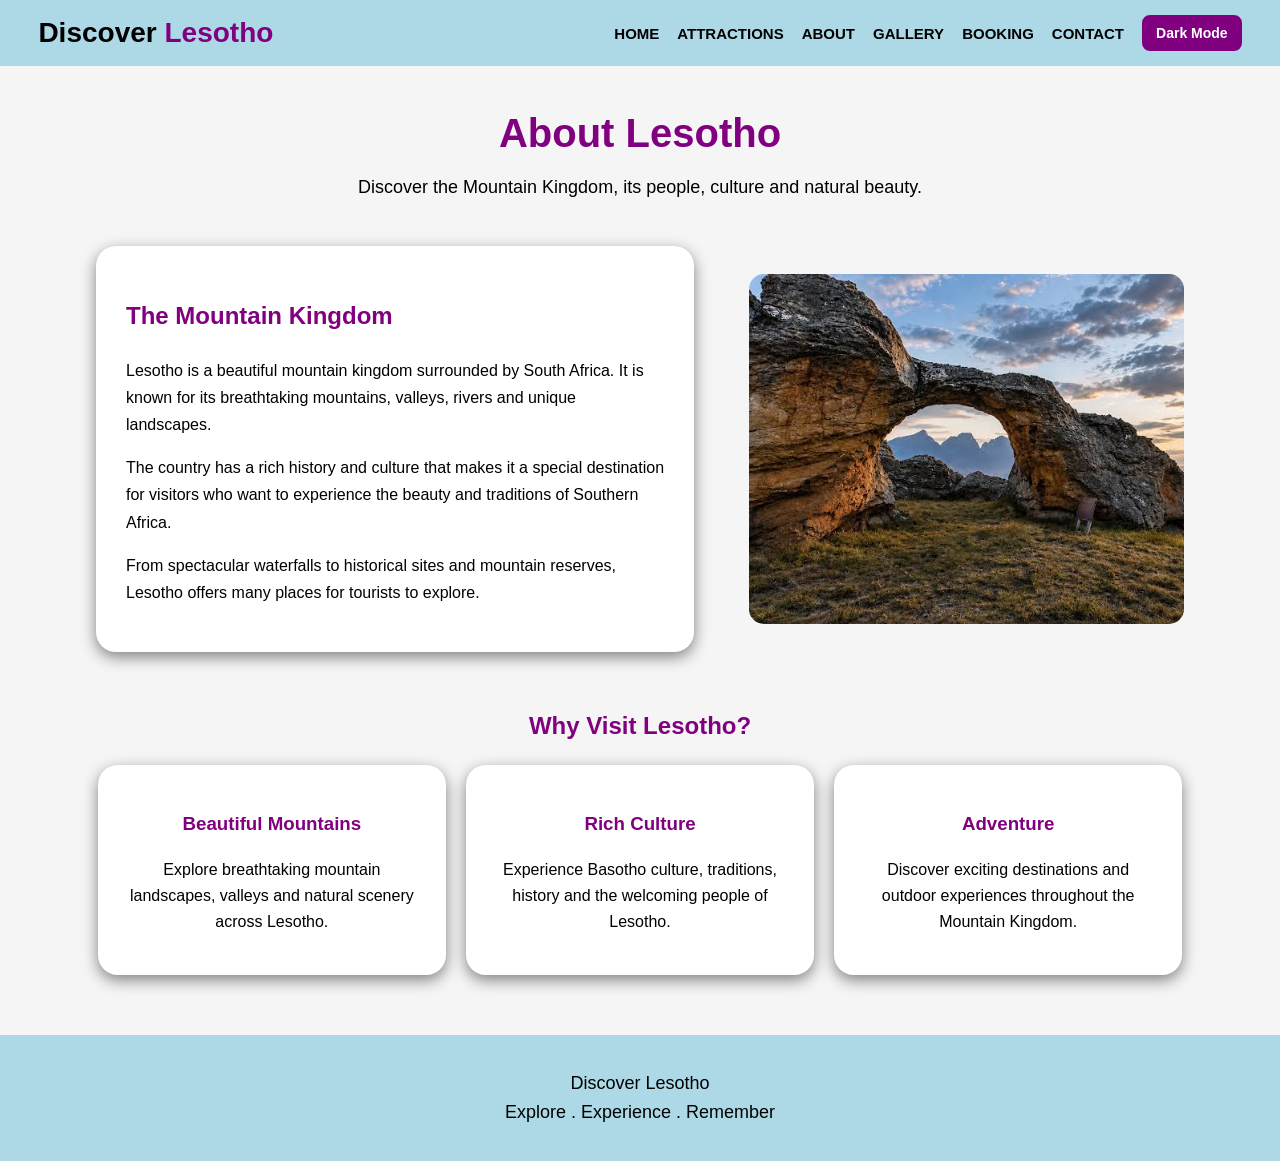
==== about.html @ 5b919f85 "Upload Discover Lesotho website" ====
<!DOCTYPE html>
<html lang="en">

<head>

    <title>About - Discover Lesotho</title>

    <meta charset="UTF-8">
    <meta name="viewport" content="width=device-width, initial-scale=1.0">

<link rel="stylesheet" href="style.css">


</head>

<body>

    <header class="header">

        <div class="logo">
            Discover <span>Lesotho</span>
        </div>


        <nav class="A">

            <a href="index.html">HOME</a>
            <a href="attractions.html">ATTRACTIONS</a>
            <a href="about.html">ABOUT</a>
            <a href="gallery.html">GALLERY</a>
            <a href="booking.html">BOOKING</a>
            <a href="contact.html">CONTACT</a>

            <button id="themeButton" type="button">
                Dark Mode
            </button>

        </nav>

    </header>


    <section class="title">

        <h1>About Lesotho</h1>

        <p>
            Discover the Mountain Kingdom,
            its people, culture and natural beauty.
        </p>

    </section>


    <section class="about">

        <div class="about-text">

            <h2>The Mountain Kingdom</h2>

            <p>
                Lesotho is a beautiful mountain kingdom
                surrounded by South Africa. It is known
                for its breathtaking mountains, valleys,
                rivers and unique landscapes.
            </p>

            <p>
                The country has a rich history and culture
                that makes it a special destination for
                visitors who want to experience the beauty
                and traditions of Southern Africa.
            </p>

            <p>
                From spectacular waterfalls to historical
                sites and mountain reserves, Lesotho offers
                many places for tourists to explore.
            </p>

        </div>

        <div class="about-image">

            <img src="sehlabathebe.jpg"
                 alt="Beautiful scenery in Sehlabathebe, Lesotho">

        </div>

    </section>


    <section class="reason">

        <h2>Why Visit Lesotho?</h2>

        <div class="boxes">

            <div class="box">

                <h3>Beautiful Mountains</h3>

                <p>
                    Explore breathtaking mountain
                    landscapes, valleys and natural
                    scenery across Lesotho.
                </p>

            </div>

            <div class="box">

                <h3>Rich Culture</h3>

                <p>
                    Experience Basotho culture,
                    traditions, history and the
                    welcoming people of Lesotho.
                </p>

            </div>

            <div class="box">

                <h3>Adventure</h3>

                <p>
                    Discover exciting destinations
                    and outdoor experiences throughout
                    the Mountain Kingdom.
                </p>

            </div>

        </div>

    </section>


    <footer>

        <p>Discover Lesotho</p>

        <p>Explore . Experience . Remember</p>

    </footer>


    <script src="script.js"></script>

</body>

</html>
---- style.css ----
* {
    box-sizing: border-box;
}

html {
    scroll-behavior: smooth;
}

body {
    margin: 0;
    padding: 0;
    font-family: Arial, sans-serif;
    background-color: whitesmoke;
    color: black;
    transition: background-color 0.3s, color 0.3s;
    overflow-wrap: break-word;
}

img {
    max-width: 100%;
}

/*Header n navig */

.header {
    width: 100%;
    background-color: lightblue;
    display: flex;
    align-items: center;
    justify-content: space-between;
    gap: 20px;
    padding: 15px 3%;
}

.header .container-fluid {
    width: 100%;
    display: flex;
    align-items: center;
    justify-content: space-between;
    gap: 20px;
}

.logo {
    width: 30%;
    font-size: 28px;
    font-weight: bold;
    white-space: nowrap;
    flex-shrink: 0;
}

.logo span {
    color: purple;
}

.A {
    width: 70%;
    display: flex;
    align-items: center;
    justify-content: flex-end;
    flex-wrap: wrap;
    gap: 14px 18px;
}

.A a {
    color: black;
    text-decoration: none;
    font-size: 15px;
    font-weight: bold;
    white-space: nowrap;
    transition: color 0.2s;
}

.A a:hover,
.A a:focus {
    color: purple;
}

#themeButton,
.dark-mode-btn {
    background-color: purple;
    color: white;
    border: 2px solid purple;
    padding: 8px 12px;
    border-radius: 8px;
    font-size: 14px;
    font-weight: bold;
    cursor: pointer;
    white-space: nowrap;
    transition: background-color 0.2s, color 0.2s;
}

#themeButton:hover,
.dark-mode-btn:hover {
    background-color: black;
    color: white;
}

/*page titlle*/

.title {
    width: 80%;
    margin: 45px auto;
    text-align: center;
}

.title h1 {
    margin-bottom: 15px;
    font-size: 40px;
    color: purple;
}

.title p {
    font-size: 18px;
    line-height: 1.5;
}

/* home pagee*/

.search-box {
    position: relative;
    z-index: 5;
    width: 60%;
    margin: 45px auto 30px;
    padding: 12px 16px;
    display: flex;
    align-items: center;
    gap: 12px;
    background-color: white;
    border-radius: 12px;
    box-shadow: 0 4px 12px gray;
}

.search-icon {
    font-weight: bold;
    color: purple;
    font-size: 20px;
}

.search-box input {
    width: 100%;
    margin: 0;
    border: none;
    outline: none;
    background: transparent;
    font-size: 16px;
}

.B {
    position: relative;
    width: 100%;
    margin: 0;
}

.B > center {
    display: block;
    width: 100%;
}

.B > center img,
.B img {
    display: block;
    width: 100%;
    max-width: 100%;
    height: auto;
    max-height: 540px;
    object-fit: cover;
}

.intro {
    width: 85%;
    margin: 45px auto;
    text-align: center;
    line-height: 1.7;
}

.intro h1,
.intro h2,
.intro h3 {
    color: purple;
}

/* Home and attraction cards */

.attractions {
    width: 94%;
    margin: 40px auto;
}

.attractions > h1,
.attractions > h2,
.attractions > h3 {
    text-align: center;
    color: purple;
}

.cards {
    width: 94%;
    margin: 25px auto;
    display: flex;
    flex-wrap: wrap;
    justify-content: center;
    align-items: stretch;
    gap: 25px;
}

/*Home cards*/

.attractions .cards .card {
    flex: 1 1 280px;
    min-width: 250px;
    max-width: 380px;
    padding: 15px;
    background-color: white;
    color: black;
    border: none;
    border-radius: 10px;
    box-shadow: 0 4px 12px gray;
    transition: transform 0.2s, box-shadow 0.2s;
}

.attractions .cards .card:hover {
    transform: translateY(-5px);
    box-shadow: 0 8px 18px gray;
}


/* Attraction listing cards */



.cards > .card[data-category] {
    flex: 1 1 280px;
    width: 31%;
    min-width: 250px;
    max-width: 390px;
    margin: 0;
    padding: 15px;
    background-color: white;
    color: black;
    border: none;
    border-radius: 10px;
    box-shadow: 0 4px 12px gray;
    transition: transform 0.2s, box-shadow 0.2s;
}

.cards > .card[data-category]:hover {
    transform: translateY(-5px);
    box-shadow: 0 8px 18px gray;
}

.attractions .cards .card img,
.cards > .card[data-category] img {
    display: block;
    width: 100%;
    height: 220px;
    object-fit: cover;
    border-radius: 8px;
}

.attractions .cards .card h2,
.attractions .cards .card h3,
.cards > .card[data-category] h2,
.cards > .card[data-category] h3 {
    color: purple;
}

.attractions .cards .card p,
.cards > .card[data-category] p {
    line-height: 1.6;
}

.filters {
    width: 94%;
    margin: 25px auto;
    display: flex;
    justify-content: center;
    flex-wrap: wrap;
    gap: 12px;
}

.filter-btn {
    background-color: purple;
    color: white;
    border: 2px solid purple;
    border-radius: 8px;
    padding: 10px 16px;
    font-weight: bold;
    cursor: pointer;
    transition: background-color 0.2s;
}

.filter-btn:hover,
.filter-btn:focus {
    background-color: indigo;
}


/*about page*/



.about {
    width: 85%;
    margin: 35px auto;
    display: flex;
    align-items: center;
    justify-content: space-between;
    gap: 5%;
}

.about-text {
    width: 55%;
    padding: 30px;
    background-color: white;
    border-radius: 20px;
    box-shadow: 0 5px 15px gray;
    line-height: 1.7;
}

.about-text h2,
.about-text h3,
.reason h2,
.reason h3 {
    color: purple;
}

.about-image {
    width: 40%;
}

.about-image img {
    display: block;
    width: 100%;
    height: 350px;
    object-fit: cover;
    border-radius: 15px;
}

.reason {
    width: 85%;
    margin: 60px auto;
    text-align: center;
}

.boxes {
    display: flex;
    justify-content: center;
    align-items: stretch;
    gap: 20px;
    margin-top: 25px;
}

.box {
    width: 32%;
    padding: 25px;
    background-color: white;
    border-radius: 20px;
    box-shadow: 0 5px 15px gray;
    line-height: 1.6;
}

/* galery page */




.gallery {
    width: 90%;
    margin: 35px auto;
    display: flex;
    flex-wrap: wrap;
    justify-content: center;
    align-items: stretch;
    gap: 25px;
}

.gallery-card {
    flex: 1 1 260px;
    max-width: 380px;
    padding: 15px;
    background-color: white;
    color: black;
    border-radius: 12px;
    box-shadow: 0 4px 12px gray;
}

.gallery-card img {
    display: block;
    width: 100%;
    height: 220px;
    object-fit: cover;
    border-radius: 8px;
}

.gallery-card h2,
.gallery-card h3 {
    color: purple;
}

.carousel {
    width: 90%;
    margin: 35px auto;
}

.carousel .carousel-item img,
.carousel img {
    width: 100%;
    height: 450px;
    object-fit: cover;
}

.carousel-caption {
    background-color: rgba(0, 0, 0, 0.8);
    border-radius: 8px;
    padding: 12px;
}

.btn-primary {
    background-color: purple;
    border-color: purple;
}

.btn-primary:hover,
.btn-primary:focus {
    background-color: indigo;
    border-color: indigo;
}

.modal-content {
    border-radius: 12px;
}

/* booking page */

.booking {
    width: 80%;
    margin: 35px auto;
    display: flex;
    align-items: flex-start;
    justify-content: space-between;
    gap: 5%;
}

.booking-info {
    width: 40%;
    padding: 30px;
    background-color: lightblue;
    border-radius: 20px;
    line-height: 1.7;
}

.booking-info h2,
.booking-info h3 {
    color: purple;
}

.booking-form {
    width: 60%;
    padding: 30px;
    background-color: white;
    border-radius: 20px;
    box-shadow: 0 5px 15px gray;
}

.booking-form h2 {
    color: purple;
    margin-top: 0;
}

/* contsct page */

.contact-section {
    width: 85%;
    margin: 35px auto;
    display: flex;
    align-items: stretch;
    justify-content: space-between;
    gap: 5%;
}

.contact-info {
    width: 45%;
    padding: 30px;
    background-color: white;
    border-radius: 20px;
    box-shadow: 0 5px 15px gray;
}

.contact-info h2,
.contact-info h3,
.contact-form h2 {
    color: purple;
}

.contact-info h2,
.contact-form h2 {
    font-size: 30px;
}

.contact-info p {
    font-size: 18px;
    line-height: 1.6;
}

.contact-info h3 {
    font-size: 22px;
}

.contact-form {
    width: 50%;
    padding: 30px;
    background-color: white;
    border-radius: 20px;
    box-shadow: 0 5px 15px gray;
}

.contact-form h2 {
    margin-top: 0;
}

/* liformo and inputs*/

label {
    display: block;
    margin-top: 15px;
    margin-bottom: 5px;
    font-size: 17px;
    font-weight: bold;
}

input,
select,
textarea {
    max-width: 100%;
    font-family: Arial, sans-serif;
}

.booking-form input,
.booking-form select,
.booking-form textarea,
.contact-form input,
.contact-form textarea {
    display: block;
    width: 100%;
    margin-bottom: 15px;
    padding: 12px;
    font-size: 16px;
    border: 1px solid gray;
    border-radius: 8px;
    background-color: white;
    color: black;
}

.contact-form textarea,
.booking-form textarea {
    min-height: 120px;
    resize: vertical;
}

.booking-form input:focus,
.booking-form select:focus,
.booking-form textarea:focus,
.contact-form input:focus,
.contact-form textarea:focus {
    border: 2px solid purple;
    outline: none;
}

.contact-form button,
.booking-form button {
    width: 100%;
    margin-top: 15px;
    padding: 12px;
    background-color: purple;
    color: white;
    font-size: 17px;
    font-weight: bold;
    border: none;
    border-radius: 10px;
    cursor: pointer;
    transition: background-color 0.2s;
}

.contact-form button:hover,
.booking-form button:hover {
    background-color: indigo;
}

/* Footerr*/

footer {
    width: 100%;
    margin-top: 60px;
    padding: 30px;
    text-align: center;
    background-color: lightblue;
    color: black;
    font-size: 18px;
}

footer p {
    margin: 8px 0;
}

/* dark mode*/

body.dark-mode {
    background-color: darkgray;
    color: white;
}

.dark-mode .header,
.dark-mode .header .container-fluid,
.dark-mode footer {
    background-color: black;
    color: white;
}

.dark-mode .A a {
    color: white;
}

.dark-mode .A a:hover,
.dark-mode .A a:focus {
    color: violet;
}

.dark-mode .logo span,
.dark-mode .title h1,
.dark-mode .attractions > h1,
.dark-mode .attractions > h2,
.dark-mode .attractions > h3,
.dark-mode .attractions .cards .card h2,
.dark-mode .attractions .cards .card h3,
.dark-mode .cards > .card[data-category] h2,
.dark-mode .cards > .card[data-category] h3,
.dark-mode .about-text h2,
.dark-mode .about-text h3,
.dark-mode .reason h2,
.dark-mode .reason h3,
.dark-mode .gallery-card h2,
.dark-mode .gallery-card h3,
.dark-mode .booking-info h2,
.dark-mode .booking-info h3,
.dark-mode .booking-form h2,
.dark-mode .contact-info h2,
.dark-mode .contact-info h3,
.dark-mode .contact-form h2 {
    color: violet;
}

.dark-mode .intro,
.dark-mode .title p {
    color: white;
}

.dark-mode .attractions .cards .card,
.dark-mode .cards > .card[data-category],
.dark-mode .about-text,
.dark-mode .box,
.dark-mode .gallery-card,
.dark-mode .booking-form,
.dark-mode .contact-info,
.dark-mode .contact-form {
    background-color: darkslategray;
    color: white;
    box-shadow: 0 5px 15px black;
}

.dark-mode .booking-info {
    background-color: dark gray;
    color: white;
}

.dark-mode .booking-form input,
.dark-mode .booking-form select,
.dark-mode .booking-form textarea,
.dark-mode .contact-form input,
.dark-mode .contact-form textarea,
.dark-mode .search-box {
    background-color: dimgray;
    color: white;
    border-color: gray;
}

.dark-mode .booking-form input::placeholder,
.dark-mode .booking-form textarea::placeholder,
.dark-mode .contact-form input::placeholder,
.dark-mode .contact-form textarea::placeholder,
.dark-mode .search-box input {
    color: lightgray;
}

.dark-mode .search-box .search-icon {
    color: violet;
}

.dark-mode .modal-content {
    background-color: darkslategray;
    color: white;
}

.dark-mode .modal-content .btn-close {
    filter: invert(1);
}

/*responsive*/

@media screen and (max-width: 1100px) {
    .header,
    .header .container-fluid {
        flex-wrap: wrap;
        justify-content: center;
    }

    .logo {
        width: 100%;
        text-align: center;
    }

    .A {
        width: 100%;
        justify-content: center;
    }

    .about,
    .booking,
    .contact-section {
        width: 90%;
    }

    .about {
        gap: 25px;
    }

    .about-text,
    .about-image {
        width: 50%;
    }

    .booking {
        gap: 25px;
    }

    .booking-info,
    .booking-form {
        width: 50%;
    }

    .contact-info,
    .contact-form {
        width: 50%;
    }

    .boxes {
        flex-wrap: wrap;
    }

    .box {
        flex: 1 1 240px;
    }

    .search-box {
        width: 75%;
    }
}

/* RESPONSIVE: PHONES */

@media screen and (max-width: 600px) {
    .header,
    .header .container-fluid {
        flex-direction: column;
        padding: 15px;
        gap: 15px;
    }

    .logo {
        width: 100%;
        font-size: 23px;
        text-align: center;
        white-space: normal;
    }

    .A {
        width: 100%;
        justify-content: center;
        flex-wrap: wrap;
        gap: 12px;
    }

    .A a {
        font-size: 14px;
    }

    #themeButton,
    .dark-mode-btn {
        font-size: 13px;
        padding: 7px 10px;
    }

    .title {
        width: 90%;
        margin: 30px auto;
    }

    .title h1 {
        font-size: 30px;
    }

    .title p {
        font-size: 16px;
    }

    .search-box {
        width: 90%;
        margin: 30px auto;
    }

    .intro,
    .attractions,
    .reason,
    .gallery {
        width: 90%;
    }

    .cards {
        width: 100%;
        gap: 20px;
    }

    .attractions .cards .card,
    .cards > .card[data-category] {
        width: 100%;
        min-width: 0;
        max-width: none;
        flex: 1 1 100%;
    }

    .attractions .cards .card img,
    .cards > .card[data-category] img {
        height: 200px;
    }

    .about,
    .booking,
    .contact-section {
        width: 90%;
        flex-direction: column;
        gap: 25px;
    }

    .about-text,
    .about-image,
    .booking-info,
    .booking-form,
    .contact-info,
    .contact-form {
        width: 100%;
        padding: 20px;
    }

    .about-image img {
        height: 250px;
    }

    .boxes {
        flex-direction: column;
    }

    .box {
        width: 100%;
    }

    .gallery-card {
        width: 100%;
        max-width: none;
    }

    .carousel {
        width: 100%;
    }

    .carousel .carousel-item img,
    .carousel img {
        height: 280px;
    }

    .carousel-caption {
        padding: 6px;
        font-size: 13px;
    }

    .carousel-caption h5 {
        font-size: 16px;
    }

    footer {
        margin-top: 40px;
        padding: 25px 15px;
        font-size: 16px;
    }
}
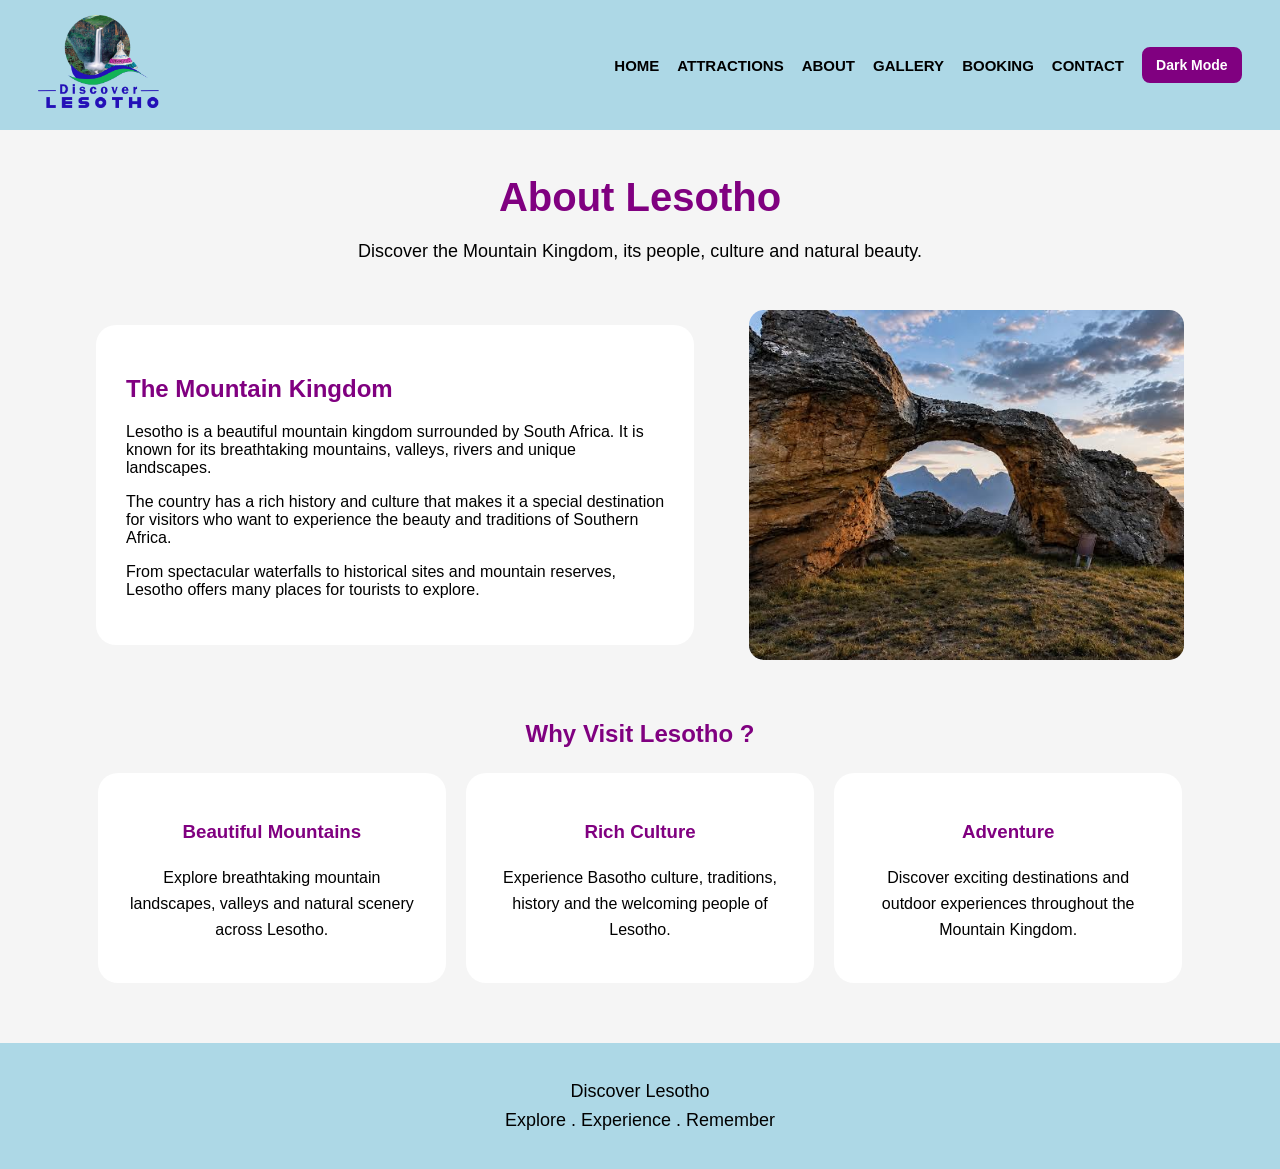
==== commit d6824ad6: "Upload Discover Lesotho website" ====
--- a/about.html
+++ b/about.html
@@ -19,7 +19,7 @@
     <header class="header">
 
         <div class="logo">
-            Discover <span>Lesotho</span>
+            <img src="Tourist Logo.png"width="" height="">
         </div>
 
 
@@ -93,7 +93,7 @@
 
     <section class="reason">
 
-        <h2>Why Visit Lesotho?</h2>
+        <h2>Why Visit Lesotho ?</h2>
 
         <div class="boxes">
 
--- a/style.css
+++ b/style.css
@@ -43,7 +43,9 @@
 }
 
 .logo {
-    width: 30%;
+    width: 10%;
+    margin-left: px;
+
     font-size: 28px;
     font-weight: bold;
     white-space: nowrap;
@@ -53,6 +55,9 @@
 .logo span {
     color: purple;
 }
+
+.begin{ background-color:purple;
+color:white; }
 
 .A {
     width: 70%;
@@ -202,7 +207,7 @@
     flex-wrap: wrap;
     justify-content: center;
     align-items: stretch;
-    gap: 25px;
+    gap: 120px;
 }
 
 /*Home cards*/
@@ -216,7 +221,7 @@
     color: black;
     border: none;
     border-radius: 10px;
-    box-shadow: 0 4px 12px gray;
+    box-shadow: ;
     transition: transform 0.2s, box-shadow 0.2s;
 }
 
@@ -236,13 +241,13 @@
     min-width: 250px;
     max-width: 390px;
     margin: 0;
+    margin-top: 80px;
     padding: 15px;
     background-color: white;
     color: black;
     border: none;
     border-radius: 10px;
-    box-shadow: 0 4px 12px gray;
-    transition: transform 0.2s, box-shadow 0.2s;
+    
 }
 
 .cards > .card[data-category]:hover {
@@ -315,7 +320,7 @@
     padding: 30px;
     background-color: white;
     border-radius: 20px;
-    box-shadow: 0 5px 15px gray;
+    box-shadow: 
     line-height: 1.7;
 }
 
@@ -357,7 +362,7 @@
     padding: 25px;
     background-color: white;
     border-radius: 20px;
-    box-shadow: 0 5px 15px gray;
+    box-shadow: ;
     line-height: 1.6;
 }
 
@@ -399,8 +404,11 @@
     color: purple;
 }
 
+.big{width: ;
+height: 50%;}
+
 .carousel {
-    width: 90%;
+    width: 50%;
     margin: 35px auto;
 }
 
@@ -461,7 +469,7 @@
     padding: 30px;
     background-color: white;
     border-radius: 20px;
-    box-shadow: 0 5px 15px gray;
+ 
 }
 
 .booking-form h2 {
@@ -488,6 +496,8 @@
     box-shadow: 0 5px 15px gray;
 }
 
+.qala{background-color: }
+
 .contact-info h2,
 .contact-info h3,
 .contact-form h2 {
@@ -513,7 +523,7 @@
     padding: 30px;
     background-color: white;
     border-radius: 20px;
-    box-shadow: 0 5px 15px gray;
+    ;
 }
 
 .contact-form h2 {
@@ -903,3 +913,131 @@
         font-size: 16px;
     }
 }
+
+
+/* TOUR BOOKING COST CALCULATOR */
+
+.cost-calculator {
+    width: 80%;
+    margin: 50px auto;
+    padding: 30px;
+    background-color: white;
+    color: black;
+    border-radius: 20px;
+ ;
+}
+
+.cost-calculator h2 {
+    color: purple;
+    text-align: center;
+    font-size: 30px;
+}
+
+.cost-calculator > p {
+    text-align: center;
+    line-height: 1.6;
+}
+
+.calculator-form {
+    width: 100%;
+    max-width: 650px;
+    margin: 25px auto 0;
+}
+
+.calculator-form label {
+    display: block;
+    margin-top: 15px;
+    margin-bottom: 5px;
+    font-weight: bold;
+}
+
+.calculator-form input,
+.calculator-form select {
+    width: 100%;
+    padding: 12px;
+    border: 1px solid gray;
+    border-radius: 8px;
+    background-color: white;
+    color: black;
+    font-size: 16px;
+}
+
+.calculator-form button {
+    width: 100%;
+    margin-top: 25px;
+    padding: 13px;
+    border: none;
+    border-radius: 8px;
+    background-color: purple;
+    color: white;
+    font-weight: bold;
+    cursor: pointer;
+}
+
+.calculator-form button:hover {
+    background-color: indigo;
+}
+
+.calculator-result {
+    margin-top: 25px;
+    padding: 20px;
+    text-align: center;
+    background-color: ;
+    border-radius: 12px;
+}
+
+.calculator-result h3 {
+    margin-bottom: 10px;
+    color: black;
+}
+
+#totalCost {
+    margin: 10px 0;
+    color: black;
+    font-size: 32px;
+    font-weight: bold;
+}
+
+#calculatorMessage {
+    line-height: 1.5;
+}
+
+.dark-mode .cost-calculator {
+    background-color: #333333;
+    color: white;
+}
+
+.dark-mode .cost-calculator h2,
+.dark-mode #totalCost {
+    color: violet;
+}
+
+.dark-mode .calculator-result {
+    background-color: #444444;
+    color: white;
+}
+
+.dark-mode .calculator-result h3 {
+    color: white;
+}
+
+.dark-mode .calculator-form input,
+.dark-mode .calculator-form select {
+    background-color: #444444;
+    color: white;
+}
+
+@media screen and (max-width: 600px) {
+    .cost-calculator {
+        width: 90%;
+        padding: 20px;
+    }
+
+    .cost-calculator h2 {
+        font-size: 25px;
+    }
+
+    #totalCost {
+        font-size: 28px;
+    }
+}
